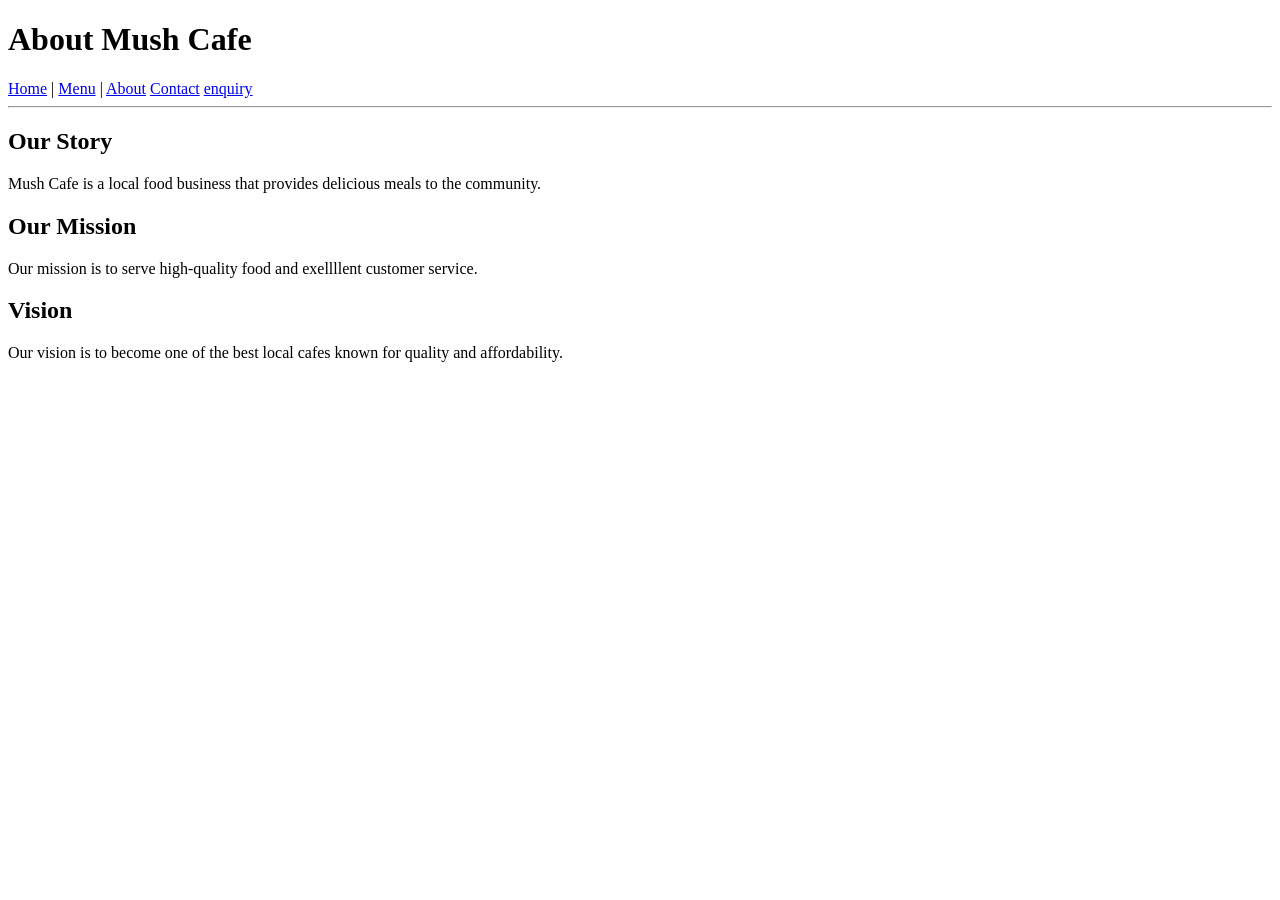
==== about.html @ 6063678b "Added website pages" ====
<!DOCTYPE html>
<html lang="en">
<head>
    <meta charset="UTF-8">
    <meta name="viewport" content="width=device-width, initial-scale=1.0">
    <title>About Mush Cafe </title>
</head>
<body>
    <h1>About Mush Cafe</h1>
    <nav> 
        <a href ="index.html">Home</a> |
        <a href ="menu.html">Menu</a> |
        <a href ="about.html">About</a>
        <a href ="contact.html">Contact</a>
        <a href ="enquiry.html">enquiry</a>
    </nav>
    <hr>
    <h2>Our Story</h2>
    <p> Mush Cafe is a local food business that provides delicious meals to the community.</p>
<h2>Our Mission</h2>
    <p> Our mission is to serve high-quality food and exellllent customer service.</p>

<h2>Vision</h2>
<p> Our vision is to become one of the best local cafes known for quality and affordability.</p>

</body>
</html>
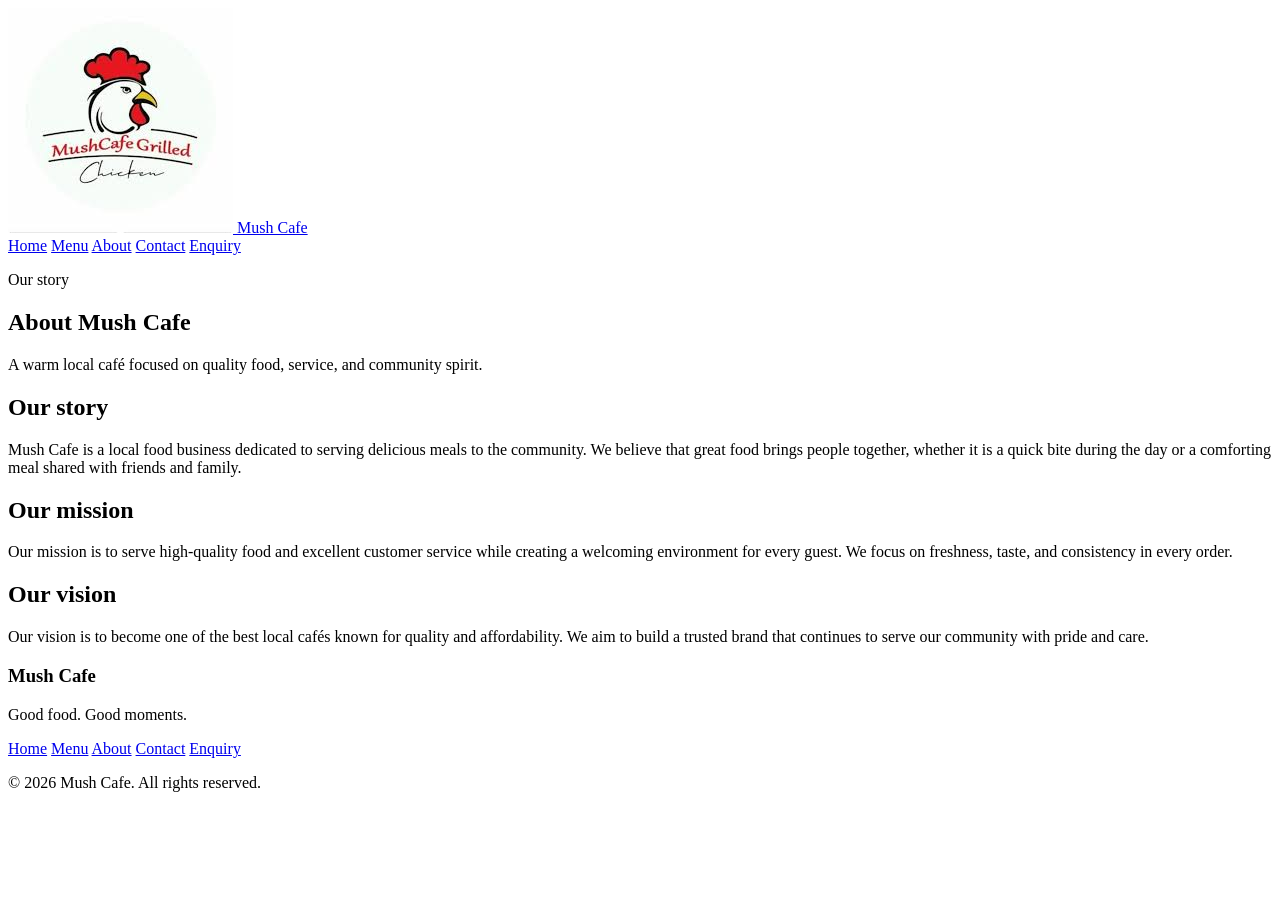
==== commit 48e2fbb9: "Fix HTML5 structure and Part 1 feedback" ====
--- a/about.html
+++ b/about.html
@@ -3,25 +3,81 @@
 <head>
     <meta charset="UTF-8">
     <meta name="viewport" content="width=device-width, initial-scale=1.0">
-    <title>About Mush Cafe </title>
+    <meta name="description" content="Learn about Mush Cafe, our story, mission, and commitment to serving quality local food and service.">
+    <title>Mush Cafe | About</title>
+    <link rel="stylesheet" href="style.css">
 </head>
 <body>
-    <h1>About Mush Cafe</h1>
-    <nav> 
-        <a href ="index.html">Home</a> |
-        <a href ="menu.html">Menu</a> |
-        <a href ="about.html">About</a>
-        <a href ="contact.html">Contact</a>
-        <a href ="enquiry.html">enquiry</a>
-    </nav>
-    <hr>
-    <h2>Our Story</h2>
-    <p> Mush Cafe is a local food business that provides delicious meals to the community.</p>
-<h2>Our Mission</h2>
-    <p> Our mission is to serve high-quality food and exellllent customer service.</p>
+    <!-- Site header and navigation -->
+    <header class="site-header">
+        <div class="container nav-container">
+            <a href="index.html" class="logo" aria-label="Mush Cafe home page">
+                <img src="images/Logo.jpg" alt="Mush Cafe logo">
+                <span>Mush Cafe</span>
+            </a>
 
-<h2>Vision</h2>
-<p> Our vision is to become one of the best local cafes known for quality and affordability.</p>
+            <!-- Main navigation -->
+            <nav class="main-nav" aria-label="Main navigation">
+                <a href="index.html">Home</a>
+                <a href="menu.html">Menu</a>
+                <a href="about.html" class="active">About</a>
+                <a href="contact.html">Contact</a>
+                <a href="enquiry.html" class="nav-button">Enquiry</a>
+            </nav>
+        </div>
+    </header>
 
+    <main>
+        <!-- About page hero -->
+        <section class="page-hero" aria-labelledby="about-heading">
+            <div class="container">
+                <p class="eyebrow">Our story</p>
+                <h1 id="about-heading">About Mush Cafe</h1>
+                <p>A warm local café focused on quality food, service, and community spirit.</p>
+            </div>
+        </section>
+
+        <!-- About content cards -->
+        <section class="section" aria-labelledby="about-intro">
+            <div class="container">
+                <article class="content-card">
+                    <h2 id="about-intro">Our story</h2>
+                    <p>Mush Cafe is a local food business dedicated to serving delicious meals to the community. We believe that great food brings people together, whether it is a quick bite during the day or a comforting meal shared with friends and family.</p>
+                </article>
+
+                <article class="content-card">
+                    <h2>Our mission</h2>
+                    <p>Our mission is to serve high-quality food and excellent customer service while creating a welcoming environment for every guest. We focus on freshness, taste, and consistency in every order.</p>
+                </article>
+
+                <article class="content-card">
+                    <h2>Our vision</h2>
+                    <p>Our vision is to become one of the best local cafés known for quality and affordability. We aim to build a trusted brand that continues to serve our community with pride and care.</p>
+                </article>
+            </div>
+        </section>
+    </main>
+
+    <!-- Site footer -->
+    <footer class="site-footer">
+        <div class="container footer-content">
+            <div>
+                <h3>Mush Cafe</h3>
+                <p>Good food. Good moments.</p>
+            </div>
+
+            <div class="footer-links" aria-label="Footer navigation">
+                <a href="index.html">Home</a>
+                <a href="menu.html">Menu</a>
+                <a href="about.html">About</a>
+                <a href="contact.html">Contact</a>
+                <a href="enquiry.html">Enquiry</a>
+            </div>
+        </div>
+
+        <div class="container copyright">
+            <p>&copy; 2026 Mush Cafe. All rights reserved.</p>
+        </div>
+    </footer>
 </body>
 </html>
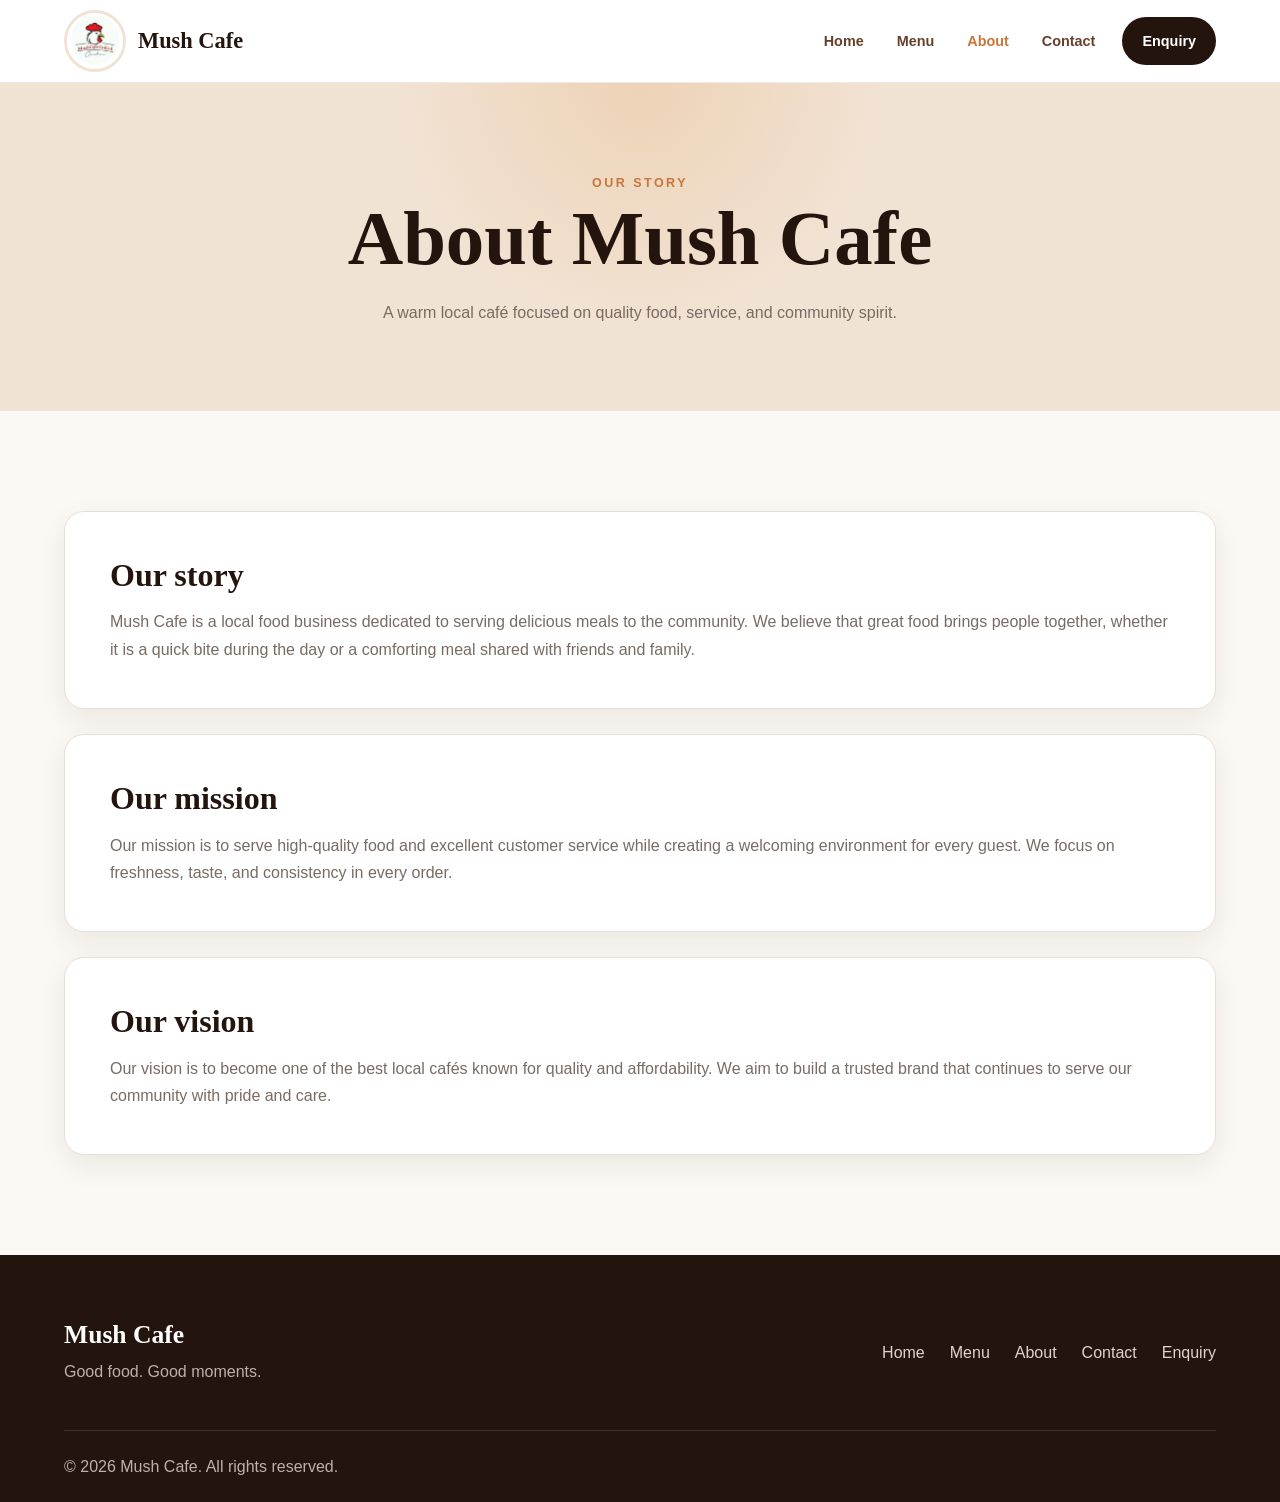
==== commit a59cf199: "Finalize website content styling and images" ====
--- a/about.html
+++ b/about.html
@@ -54,7 +54,10 @@
                     <h2>Our vision</h2>
                     <p>Our vision is to become one of the best local cafés known for quality and affordability. We aim to build a trusted brand that continues to serve our community with pride and care.</p>
                 </article>
+            
             </div>
+
+                  
         </section>
     </main>
 
--- a/style.css
+++ b/style.css
@@ -0,0 +1,1039 @@
+/* =========================================================
+   MUSH CAFE
+   PROFESSIONAL RESPONSIVE STYLESHEET
+   WEDES020 - PART 2
+   ========================================================= */
+/* =========================
+   1. CSS RESET
+   ========================= */
+* {
+    margin: 0;
+    padding: 0;
+    box-sizing: border-box;
+}
+html {
+    scroll-behavior: smooth;
+}
+body {
+    font-family: "Trebuchet MS", Arial, sans-serif;
+    background: #fcf8f3;
+    color: #2b1b14;
+    line-height: 1.7;
+    overflow-x: hidden;
+}
+img {
+    display: block;
+    max-width: 100%;
+    height: auto;
+}
+iframe {
+    max-width: 100%;
+}
+a {
+    text-decoration: none;
+    color: inherit;
+}
+button,
+input,
+textarea {
+    font: inherit;
+}
+::selection {
+    background: #d47a3b;
+    color: #ffffff;
+}
+/* =========================
+   2. DESIGN VARIABLES
+   ========================= */
+:root {
+    --espresso: #24140e;
+    --brown: #43261a;
+    --coffee: #67402d;
+    --caramel: #c8753c;
+    --gold: #e3a15b;
+    --cream: #fcf8f3;
+    --cream-dark: #f1e3d4;
+    --white: #ffffff;
+    --text: #2b1b14;
+    --muted: #786b63;
+    --radius-small: 12px;
+    --radius-medium: 20px;
+    --radius-large: 32px;
+    --shadow-soft: 0 10px 30px rgba(36, 20, 14, 0.08);
+    --shadow-large: 0 25px 70px rgba(36, 20, 14, 0.16);
+    --transition: all 0.3s ease;
+}
+/* =========================
+   3. GENERAL STYLING
+   ========================= */
+.container {
+    width: min(1180px, 90%);
+    margin: 0 auto;
+}
+.section {
+    padding: 100px 0;
+}
+.eyebrow {
+    display: inline-block;
+    color: var(--caramel);
+    font-size: 0.78rem;
+    font-weight: 900;
+    letter-spacing: 0.2em;
+    text-transform: uppercase;
+    margin-bottom: 14px;
+}
+h1,
+h2,
+h3,
+h4 {
+    font-family: Georgia, "Times New Roman", serif;
+    line-height: 1.15;
+}
+h2 {
+    font-size: clamp(2.2rem, 5vw, 3.8rem);
+    color: var(--espresso);
+}
+p {
+    color: var(--muted);
+}
+.text-center {
+    text-align: center;
+}
+/* =========================
+   4. HEADER / NAVIGATION
+   ========================= */
+.site-header {
+    position: sticky;
+    top: 0;
+    z-index: 999;
+    background: rgba(255, 255, 255, 0.94);
+    backdrop-filter: blur(14px);
+    border-bottom: 1px solid rgba(103, 64, 45, 0.1);
+}
+.nav-container {
+    min-height: 82px;
+    display: flex;
+    align-items: center;
+    justify-content: space-between;
+    gap: 35px;
+}
+.logo {
+    display: flex;
+    align-items: center;
+    gap: 12px;
+    color: var(--espresso);
+    font-family: Georgia, serif;
+    font-size: 1.4rem;
+    font-weight: 900;
+}
+.logo img {
+    width: 62px;
+    height: 62px;
+    border-radius: 50%;
+    object-fit: cover;
+    border: 3px solid var(--cream-dark);
+    transition: var(--transition);
+}
+.logo:hover img {
+    transform: rotate(-8deg) scale(1.05);
+}
+.main-nav {
+    display: flex;
+    align-items: center;
+    gap: 5px;
+}
+.main-nav a {
+    position: relative;
+    padding: 10px 14px;
+    color: var(--coffee);
+    font-size: 0.9rem;
+    font-weight: 700;
+    border-radius: 10px;
+    transition: var(--transition);
+}
+.main-nav a::after {
+    content: "";
+    position: absolute;
+    left: 50%;
+    bottom: 4px;
+    width: 0;
+    height: 2px;
+    background: var(--caramel);
+    transform: translateX(-50%);
+    transition: var(--transition);
+}
+.main-nav a:hover {
+    color: var(--caramel);
+}
+.main-nav a:hover::after {
+    width: 55%;
+}
+.main-nav a:focus {
+    outline: 3px solid var(--gold);
+    outline-offset: 3px;
+}
+.main-nav a:active {
+    transform: scale(0.95);
+}
+.main-nav .active {
+    color: var(--caramel);
+}
+.main-nav .nav-button {
+    background: var(--espresso);
+    color: var(--white);
+    padding: 12px 20px;
+    margin-left: 8px;
+    border-radius: 50px;
+}
+.main-nav .nav-button::after {
+    display: none;
+}
+.main-nav .nav-button:hover {
+    background: var(--caramel);
+    color: var(--white);
+    transform: translateY(-2px);
+    box-shadow: var(--shadow-soft);
+}
+/* =========================
+   5. BUTTONS
+   ========================= */
+.button {
+    display: inline-flex;
+    justify-content: center;
+    align-items: center;
+    min-height: 52px;
+    padding: 13px 27px;
+    border-radius: 50px;
+    font-size: 0.95rem;
+    font-weight: 800;
+    border: 2px solid transparent;
+    transition: var(--transition);
+    cursor: pointer;
+}
+.primary-button {
+    background: var(--espresso);
+    color: var(--white);
+}
+.primary-button:hover {
+    background: var(--caramel);
+    transform: translateY(-4px);
+    box-shadow: 0 12px 25px rgba(200, 117, 60, 0.3);
+}
+.secondary-button {
+    background: transparent;
+    border-color: var(--coffee);
+    color: var(--coffee);
+}
+.secondary-button:hover {
+    background: var(--coffee);
+    color: var(--white);
+    transform: translateY(-4px);
+}
+.button:focus {
+    outline: 3px solid var(--gold);
+    outline-offset: 4px;
+}
+.button:active {
+    transform: translateY(1px);
+}
+/* =========================
+   6. HERO SECTION
+   ========================= */
+.hero {
+    position: relative;
+    min-height: 680px;
+    display: flex;
+    align-items: center;
+    background:
+        radial-gradient(circle at 85% 20%, rgba(227, 161, 91, 0.3), transparent 25%),
+        linear-gradient(135deg, #fffaf5 0%, #f0dfce 100%);
+    overflow: hidden;
+}
+.hero::before {
+    content: "";
+    position: absolute;
+    width: 420px;
+    height: 420px;
+    border: 1px solid rgba(200, 117, 60, 0.2);
+    border-radius: 50%;
+    right: -150px;
+    top: -130px;
+}
+.hero::after {
+    content: "";
+    position: absolute;
+    width: 260px;
+    height: 260px;
+    border: 1px solid rgba(200, 117, 60, 0.18);
+    border-radius: 50%;
+    right: -70px;
+    top: -50px;
+}
+.hero-content {
+    position: relative;
+    z-index: 2;
+    display: grid;
+    grid-template-columns: 1fr 0.95fr;
+    align-items: center;
+    gap: 80px;
+}
+.hero-text {
+    animation: fadeUp 0.8s ease both;
+}
+.hero-text h1 {
+    max-width: 650px;
+    font-size: clamp(3.5rem, 7vw, 6.3rem);
+    letter-spacing: -0.06em;
+    color: var(--espresso);
+    margin-bottom: 25px;
+}
+.hero-text h1 span {
+    color: var(--caramel);
+    font-style: italic;
+}
+.hero-text > p:not(.eyebrow) {
+    max-width: 560px;
+    font-size: 1.1rem;
+    margin-bottom: 34px;
+}
+.hero-buttons {
+    display: flex;
+    flex-wrap: wrap;
+    gap: 14px;
+}
+.hero-image {
+    position: relative;
+    animation: fadeIn 1s ease both;
+}
+.hero-image::before {
+    content: "";
+    position: absolute;
+    inset: -15px 15px 15px -15px;
+    border: 2px solid var(--gold);
+    border-radius: var(--radius-large);
+    z-index: -1;
+}
+.hero-image img {
+    width: 100%;
+    height: 500px;
+    object-fit: cover;
+    border-radius: var(--radius-large);
+    box-shadow: var(--shadow-large);
+}
+/* =========================
+   7. SECTION HEADINGS
+   ========================= */
+.section-heading {
+    max-width: 680px;
+    margin-bottom: 55px;
+}
+.section-heading.center {
+    margin-left: auto;
+    margin-right: auto;
+    text-align: center;
+}
+.section-heading p:last-child {
+    margin-top: 10px;
+    font-size: 1.05rem;
+}
+/* =========================
+   8. SERVICE CARDS
+   ========================= */
+.services {
+    background: var(--white);
+}
+.card-grid {
+    display: grid;
+    grid-template-columns: repeat(4, 1fr);
+    gap: 22px;
+}
+.service-card {
+    position: relative;
+    padding: 35px 28px;
+    background: var(--cream);
+    border: 1px solid #eadbcd;
+    border-radius: var(--radius-medium);
+    overflow: hidden;
+    transition: var(--transition);
+}
+.service-card::before {
+    content: "";
+    position: absolute;
+    top: 0;
+    left: 0;
+    width: 100%;
+    height: 4px;
+    background: var(--caramel);
+    transform: scaleX(0);
+    transform-origin: left;
+    transition: var(--transition);
+}
+.service-card:hover {
+    transform: translateY(-10px);
+    box-shadow: var(--shadow-soft);
+}
+.service-card:hover::before {
+    transform: scaleX(1);
+}
+.service-card:focus-within {
+    outline: 3px solid var(--gold);
+}
+.card-icon {
+    width: 62px;
+    height: 62px;
+    display: flex;
+    justify-content: center;
+    align-items: center;
+    background: var(--cream-dark);
+    border-radius: 18px;
+    font-size: 1.7rem;
+    margin-bottom: 24px;
+    transition: var(--transition);
+}
+.service-card:hover .card-icon {
+    transform: scale(1.1) rotate(3deg);
+}
+.service-card h3 {
+    font-size: 1.35rem;
+    margin-bottom: 10px;
+}
+/* =========================
+   9. ABOUT SECTION
+   ========================= */
+.about-preview {
+    background:
+        linear-gradient(135deg, #f3e4d5, #fffaf5);
+}
+.split-section {
+    display: grid;
+    grid-template-columns: 1.2fr 0.8fr;
+    gap: 90px;
+    align-items: center;
+}
+.split-section > div:first-child {
+    max-width: 650px;
+}
+.split-section h2 {
+    margin-bottom: 22px;
+}
+.text-link {
+    display: inline-block;
+    margin-top: 25px;
+    color: var(--caramel);
+    font-weight: 900;
+    transition: var(--transition);
+}
+.text-link:hover {
+    color: var(--espresso);
+    transform: translateX(7px);
+}
+.text-link:focus {
+    outline: 3px solid var(--gold);
+    outline-offset: 4px;
+}
+.highlight-box {
+    position: relative;
+    background: var(--espresso);
+    color: var(--white);
+    padding: 55px;
+    border-radius: var(--radius-large);
+    box-shadow: var(--shadow-large);
+    overflow: hidden;
+}
+.highlight-box::before {
+    content: "M";
+    position: absolute;
+    right: -20px;
+    bottom: -80px;
+    font-family: Georgia, serif;
+    font-size: 16rem;
+    font-weight: 900;
+    color: rgba(255,255,255,0.04);
+}
+.highlight-box span {
+    color: var(--gold);
+    font-size: 3.5rem;
+    font-weight: 900;
+}
+.highlight-box h3 {
+    position: relative;
+    font-size: 2rem;
+    margin: 12px 0;
+    color: var(--white);
+}
+.highlight-box p {
+    position: relative;
+    color: #d8cbc3;
+}
+/* =========================
+   10. CTA
+   ========================= */
+.cta-section {
+    position: relative;
+    background: var(--caramel);
+    overflow: hidden;
+    padding: 75px 0;
+}
+.cta-section::after {
+    content: "";
+    position: absolute;
+    width: 300px;
+    height: 300px;
+    border: 1px solid rgba(255,255,255,0.2);
+    border-radius: 50%;
+    right: -100px;
+    top: -100px;
+}
+.cta-content {
+    position: relative;
+    z-index: 2;
+    display: flex;
+    justify-content: space-between;
+    align-items: center;
+    gap: 35px;
+}
+.cta-section .eyebrow,
+.cta-section h2,
+.cta-section p {
+    color: var(--white);
+}
+.cta-section h2 {
+    margin-bottom: 8px;
+}
+.light-button {
+    background: var(--white);
+    color: var(--espresso);
+}
+.light-button:hover {
+    background: var(--espresso);
+    color: var(--white);
+    transform: translateY(-4px);
+}
+/* =========================
+   11. FOOTER
+   ========================= */
+.site-footer {
+    background: var(--espresso);
+    color: var(--white);
+    padding-top: 65px;
+}
+.footer-content {
+    display: flex;
+    justify-content: space-between;
+    gap: 50px;
+    padding-bottom: 45px;
+}
+.site-footer h3 {
+    color: var(--white);
+    font-size: 1.6rem;
+    margin-bottom: 8px;
+}
+.site-footer p {
+    color: #bfb0a7;
+}
+.footer-links {
+    display: flex;
+    align-items: center;
+    flex-wrap: wrap;
+    gap: 25px;
+}
+.footer-links a {
+    color: #ded4ce;
+    transition: var(--transition);
+}
+.footer-links a:hover {
+    color: var(--gold);
+}
+.footer-links a:focus {
+    outline: 2px solid var(--gold);
+    outline-offset: 4px;
+}
+.copyright {
+    border-top: 1px solid rgba(255,255,255,0.12);
+    padding: 22px 0;
+}
+/* =========================================================
+   12. PROFESSIONAL INNER PAGE HERO
+   ========================================================= */
+.page-hero {
+    padding: 85px 0;
+    text-align: center;
+    background:
+        radial-gradient(circle at 50% 0%, rgba(227,161,91,0.25), transparent 35%),
+        var(--cream-dark);
+}
+.page-hero h1 {
+    font-size: clamp(3rem, 6vw, 5rem);
+    color: var(--espresso);
+    margin-bottom: 15px;
+}
+.page-hero p {
+    max-width: 650px;
+    margin: auto;
+}
+/* =========================================================
+   13. MENU CARDS
+   ========================================================= */
+.menu-grid {
+    display: grid;
+    grid-template-columns: repeat(2, 1fr);
+    gap: 30px;
+}
+.menu-card {
+    background: var(--white);
+    border: 1px solid #eadfd6;
+    border-radius: var(--radius-medium);
+    overflow: hidden;
+    box-shadow: var(--shadow-soft);
+    transition: var(--transition);
+}
+.menu-card:hover {
+    transform: translateY(-8px);
+    box-shadow: var(--shadow-large);
+}
+.menu-card-image {
+    position: relative;
+    overflow: hidden;
+}
+.menu-card-image img {
+    width: 100%;
+    height: 290px;
+    object-fit: cover;
+    transition: transform 0.5s ease;
+}
+.menu-card:hover .menu-card-image img {
+    transform: scale(1.07);
+}
+.menu-card-content {
+    padding: 28px;
+}
+.menu-card-content h2,
+.menu-card-content h3 {
+    margin-bottom: 8px;
+}
+.price {
+    display: inline-block;
+    color: var(--caramel);
+    font-size: 1.25rem;
+    font-weight: 900;
+    margin-top: 10px;
+}
+.video-poster {
+    position: relative;
+    width: min(920px, 100%);
+    margin: 0 auto;
+    border-radius: var(--radius-large);
+    overflow: hidden;
+    box-shadow: var(--shadow-large);
+}
+.video-poster img {
+    display: block;
+    width: 100%;
+    height: 420px;
+    object-fit: cover;
+}
+.video-overlay {
+    position: absolute;
+    inset: 0;
+    display: flex;
+    flex-direction: column;
+    justify-content: center;
+    align-items: center;
+    text-align: center;
+    background: rgba(36, 20, 14, 0.45);
+    color: var(--white);
+}
+.video-overlay span {
+    display: inline-block;
+    margin-bottom: 10px;
+    font-size: 0.8rem;
+    font-weight: 800;
+    letter-spacing: 0.18em;
+    text-transform: uppercase;
+}
+.video-overlay p {
+    color: var(--white);
+    font-size: clamp(1.5rem, 3vw, 2.5rem);
+    font-weight: 700;
+}
+/* =========================================================
+   14. CONTACT / INFORMATION CARDS
+   ========================================================= */
+.info-grid {
+    display: grid;
+    grid-template-columns: repeat(3, 1fr);
+    gap: 22px;
+}
+.info-card {
+    background: var(--white);
+    padding: 32px;
+    border-radius: var(--radius-medium);
+    border: 1px solid #eadfd6;
+    transition: var(--transition);
+}
+.info-card:hover {
+    transform: translateY(-7px);
+    box-shadow: var(--shadow-soft);
+}
+.info-card h3 {
+    margin-bottom: 10px;
+    color: var(--espresso);
+}
+.video-section {
+    background: linear-gradient(180deg, #fffaf5 0%, #ffffff 100%);
+}
+.video-wrapper {
+    width: min(920px, 100%);
+    margin: 0 auto;
+    border-radius: var(--radius-large);
+    overflow: hidden;
+    box-shadow: var(--shadow-large);
+}
+.video-frame {
+    display: block;
+    width: 100%;
+    max-height: 520px;
+    background: #000;
+    border: 0;
+}
+.contact-links {
+    display: flex;
+    flex-wrap: wrap;
+    justify-content: center;
+    gap: 16px;
+    margin-top: 32px;
+}
+.info-card a {
+    color: var(--caramel);
+    font-weight: 700;
+}
+.info-card a:hover {
+    color: var(--espresso);
+}
+.info-card a:focus {
+    outline: 3px solid var(--gold);
+    outline-offset: 3px;
+}
+/* =========================================================
+   15. ENQUIRY FORM
+   ========================================================= */
+.enquiry-wrapper {
+    max-width: 760px;
+    margin: auto;
+    background: var(--white);
+    padding: 45px;
+    border-radius: var(--radius-large);
+    box-shadow: var(--shadow-large);
+}
+.enquiry-form {
+    display: grid;
+    gap: 20px;
+}
+.form-group {
+    display: grid;
+    gap: 8px;
+}
+.form-group label {
+    font-weight: 800;
+    color: var(--brown);
+}
+.form-group input,
+.form-group textarea,
+.enquiry-form input,
+.enquiry-form textarea {
+    width: 100%;
+    border: 2px solid #eadfd6;
+    background: #fffdfb;
+    border-radius: 12px;
+    padding: 14px 16px;
+    color: var(--text);
+    transition: var(--transition);
+}
+.form-group input:focus,
+.form-group textarea:focus,
+.enquiry-form input:focus,
+.enquiry-form textarea:focus {
+    outline: none;
+    border-color: var(--caramel);
+    box-shadow: 0 0 0 4px rgba(200,117,60,0.12);
+}
+.form-group textarea,
+.enquiry-form textarea {
+    min-height: 160px;
+    resize: vertical;
+}
+/* =========================================================
+   16. ABOUT PAGE CONTENT
+   ========================================================= */
+.content-card {
+    background: var(--white);
+    padding: 45px;
+    border-radius: var(--radius-medium);
+    border: 1px solid #eadfd6;
+    box-shadow: var(--shadow-soft);
+}
+.content-card h2 {
+    font-size: 2rem;
+    margin-bottom: 15px;
+}
+.content-card + .content-card {
+    margin-top: 25px;
+}
+/* =========================================================
+   17. TABLET BREAKPOINT
+   ========================================================= */
+@media (max-width: 950px) {
+    .nav-container {
+        flex-direction: column;
+        padding: 18px 0;
+        gap: 12px;
+    }
+    .main-nav {
+        flex-wrap: wrap;
+        justify-content: center;
+    }
+    .hero {
+        padding: 75px 0;
+    }
+    .hero-content {
+        grid-template-columns: 1fr;
+        text-align: center;
+        gap: 55px;
+    }
+    .hero-text > p:not(.eyebrow) {
+        margin-left: auto;
+        margin-right: auto;
+    }
+    .hero-buttons {
+        justify-content: center;
+    }
+    .hero-image img {
+        height: 420px;
+    }
+    .card-grid {
+        grid-template-columns: repeat(2, 1fr);
+    }
+    .split-section {
+        grid-template-columns: 1fr;
+        gap: 45px;
+    }
+    .info-grid {
+        grid-template-columns: repeat(2, 1fr);
+    }
+    .cta-content {
+        flex-direction: column;
+        text-align: center;
+    }
+}
+/* =========================================================
+   18. MOBILE BREAKPOINT
+   ========================================================= */
+@media (max-width: 600px) {
+    body {
+        font-size: 15px;
+    }
+    .container {
+        width: 92%;
+    }
+    .section {
+        padding: 70px 0;
+    }
+    .site-header {
+        position: relative;
+    }
+    .logo {
+        font-size: 1.2rem;
+    }
+    .logo img {
+        width: 45px;
+        height: 45px;
+    }
+    .main-nav {
+        width: 100%;
+        gap: 3px;
+    }
+    .main-nav a {
+        padding: 8px 8px;
+        font-size: 0.78rem;
+    }
+    .main-nav .nav-button {
+        margin-left: 0;
+        padding: 9px 13px;
+    }
+    .hero {
+        min-height: auto;
+        padding: 65px 0;
+    }
+    .hero-text h1 {
+        font-size: clamp(3rem, 15vw, 4.5rem);
+    }
+    .hero-text > p:not(.eyebrow) {
+        font-size: 1rem;
+    }
+    .hero-buttons {
+        flex-direction: column;
+    }
+    .button {
+        width: 100%;
+    }
+    .hero-image img {
+        height: 300px;
+        border-radius: 22px;
+    }
+    .hero-image::before {
+        inset: -8px 8px 8px -8px;
+    }
+    .card-grid,
+    .menu-grid,
+    .info-grid {
+        grid-template-columns: 1fr;
+    }
+    .service-card {
+        padding: 30px 24px;
+    }
+    .highlight-box {
+        padding: 35px;
+    }
+    .highlight-box span {
+        font-size: 2.8rem;
+    }
+    .footer-content {
+        flex-direction: column;
+    }
+    .footer-links {
+        gap: 15px;
+    }
+    .page-hero {
+        padding: 65px 0;
+    }
+    .page-hero h1 {
+        font-size: clamp(2.7rem, 13vw, 4rem);
+    }
+    .enquiry-wrapper,
+    .content-card {
+        padding: 28px 22px;
+    }
+}
+/* =========================================================
+   19. ANIMATIONS
+   ========================================================= */
+@keyframes fadeUp {
+    from {
+        opacity: 0;
+        transform: translateY(25px);
+    }
+    to {
+        opacity: 1;
+        transform: translateY(0);
+    }
+}
+@keyframes fadeIn {
+    from {
+        opacity: 0;
+        transform: scale(0.97);
+    }
+    to {
+        opacity: 1;
+        transform: scale(1);
+    }
+}
+/* =========================================================
+   20. ACCESSIBILITY
+   ========================================================= */
+@media (prefers-reduced-motion: reduce) {
+    html {
+        scroll-behavior: auto;
+    }
+    *,
+    *::before,
+    *::after {
+        animation: none !important;
+        transition: none !important;
+    }
+}
+.map-wrapper {
+    width: 100%;
+    margin-top: 30px;
+    border-radius: var(--radius-medium);
+    overflow: hidden;
+    box-shadow: var(--shadow-soft);
+}
+.map-frame {
+    display: block;
+    width: 100%;
+    min-height: 320px;
+    border: 0;
+}
+.contact-links,
+.social-links {
+    display: flex;
+    flex-wrap: wrap;
+    justify-content: center;
+    gap: 16px;
+    margin-top: 32px;
+}
+.social-button {
+    min-width: 150px;
+}
+.facebook-button {
+    background: #1877f2;
+    color: var(--white);
+}
+.facebook-button:hover {
+    background: #0e5cc7;
+    transform: translateY(-3px);
+}
+.tiktok-button {
+    background: #111111;
+    color: var(--white);
+}
+.tiktok-button:hover {
+    background: #3a3a3a;
+    transform: translateY(-3px);
+}
+.tiktok-card {
+    position: relative;
+    width: min(920px, 100%);
+    margin: 0 auto;
+    border-radius: var(--radius-large);
+    overflow: hidden;
+    box-shadow: var(--shadow-large);
+    transition: var(--transition);
+}
+.tiktok-card:hover {
+    transform: translateY(-4px);
+}
+.tiktok-card a {
+    display: block;
+    position: relative;
+}
+.tiktok-card img {
+    display: block;
+    width: 100%;
+    height: 420px;
+    object-fit: cover;
+}
+.tiktok-overlay {
+    position: absolute;
+    inset: 0;
+    display: flex;
+    flex-direction: column;
+    justify-content: center;
+    align-items: center;
+    text-align: center;
+    background: rgba(17, 17, 17, 0.5);
+    color: var(--white);
+}
+.tiktok-overlay span {
+    display: inline-block;
+    margin-bottom: 10px;
+    font-size: 0.8rem;
+    font-weight: 800;
+    letter-spacing: 0.18em;
+    text-transform: uppercase;
+}
+.tiktok-overlay p {
+    color: var(--white);
+    font-size: clamp(1.5rem, 3vw, 2.5rem);
+    font-weight: 700;
+}
